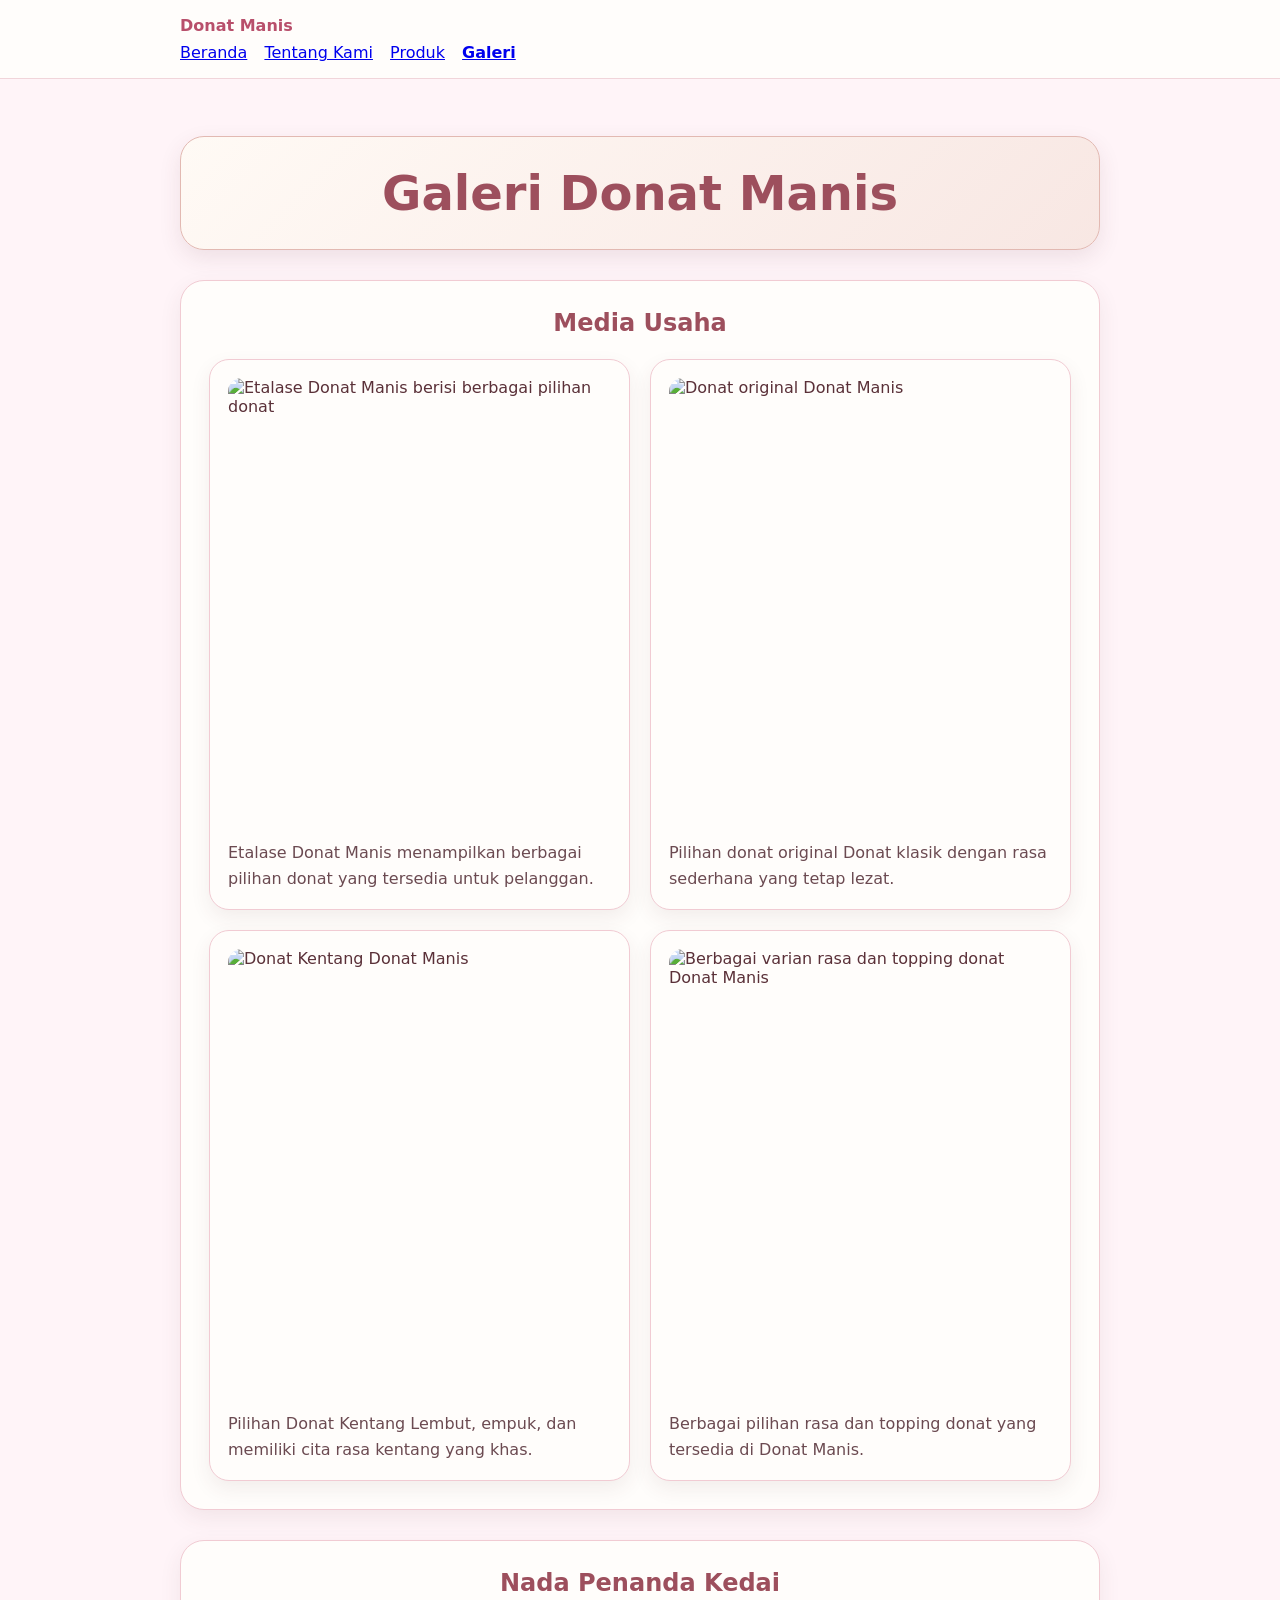
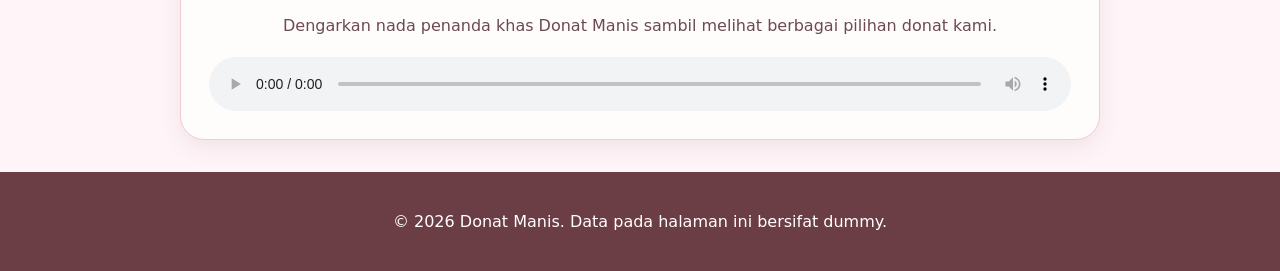
==== galeri.html @ 8bd11e66 "feat: tambah media dan tabel katalog" ====
<!doctype html>
<html lang="id">
    <head>
        <meta charset="utf-8" />
        <meta name="viewport" content="width=device-width, initial-scale=1" />
        <title>Galeri Donat Manis - Website UMKM</title>
        <link rel="stylesheet" href="css/style.css" />
    </head>

    <body>
        <!-- Link untuk melewati navigasi dan langsung menuju konten -->
        <a class="skip-link" href="#konten">Lewati ke konten utama</a>

        <!-- Header dan navigasi website -->
        <header class="site-header">
            <nav class="nav" aria-label="Navigasi utama">
                <a class="brand" href="index.html">Donat Manis</a>
                <ul>
                    <li><a href="index.html">Beranda</a></li>
                    <li><a href="tentang.html">Tentang Kami</a></li>
                    <li><a href="produk.html">Produk</a></li>
                    <li><a aria-current="page" href="galeri.html">Galeri</a></li>
                </ul>
            </nav>        </header>

        <!-- Konten utama halaman Galeri -->
        <main id="konten" class="page">
            <h1>Galeri Donat Manis</h1>
            <section aria-labelledby="media-title">
                <h2 id="media-title">Media Usaha</h2>
                <div class="gallery-list">
                    <figure class="media-card">
                        <img src="assets/images/Gambar 1.png"
                            alt="Etalase Donat Manis berisi berbagai pilihan donat"/>
                        <figcaption>
                            Etalase Donat Manis menampilkan berbagai pilihan
                            donat yang tersedia untuk pelanggan.
                        </figcaption>
                    </figure>

                    <figure class="media-card">
                        <img src="assets/images/Gambar3.png"
                            alt="Donat original Donat Manis"/>
                        <figcaption>
                            Pilihan donat original Donat klasik dengan rasa sederhana yang tetap lezat.
                        </figcaption>
                    </figure>

                    <figure class="media-card">
                        <img src="assets/images/Gambar4.png"
                            alt="Donat Kentang Donat Manis" />
                        <figcaption>
                             Pilihan Donat Kentang Lembut, empuk, dan memiliki cita rasa kentang yang khas.
                        </figcaption>
                    </figure>

                    <figure class="media-card">
                        <img src="assets/images/Gambar 2.png"
                            alt="Berbagai varian rasa dan topping donat Donat Manis" />
                        <figcaption>
                            Berbagai pilihan rasa dan topping donat yang
                            tersedia di Donat Manis.
                        </figcaption>
                    </figure>
                </div>
            </section>

            <!-- Bagian audio -->
            <section aria-labelledby="audio-title">
                <h2 id="audio-title">Nada Penanda Kedai</h2>
                <p id="audio-note"> Dengarkan nada penanda khas Donat Manis
                     sambil melihat berbagai pilihan donat kami.</p>
                <!-- Pemutar audio -->
                <audio
                    controls
                    aria-describedby="audio-note"
                    src="assets/audio/audio.mp3" >
                    Browser Anda tidak mendukung pemutar audio.
                </audio>
            </section>
        </main>
        <!-- Footer website -->
        <footer class="site-footer">
            <p> &copy; 2026 Donat Manis. Data pada halaman ini bersifat dummy.</p>
        </footer>
    </body>
</html>
---- css/style.css ----
/* ===  TAMPILAN DASAR WEBSITE === */
body {  /* Tampilan dasar halaman website */
  margin: 0;
  background: #fff4f8;
  color: #5a3038;
  font-family: system-ui, -apple-system, BlinkMacSystemFont, "Segoe UI", sans-serif;
}

.page { /* Mengatur lebar dan posisi konten utama */
  max-width: 920px;
  margin: 0 auto;
  padding: 32px 20px;
}

/* === HEADER DAN NAVIGASI === */
.site-header {  /* Mengatur bagian header website */
  padding: 16px 20px;
  background: #fffdfb;
  border-bottom: 1px solid #f1d5da;
}

.nav {  /* Mengatur area navigasi */
  max-width: 920px;
  margin: 0 auto;
}

.brand { /* Mengatur nama/identitas Donat Manis */
  display: inline-block;
  margin-bottom: 8px;
  color: #b84f6b;
  font-weight: 800;
  text-decoration: none;
}

.nav ul { /* Mengatur daftar menu navigasi */
  padding: 0;
  margin: 0;
  list-style: none;
}

.nav li { /* Mengatur setiap item menu */
  display: inline-block;
  margin-right: 12px;
}

/* Menandai halaman yang sedang dibuka */
.nav a[aria-current="page"] {
  font-weight: 800;
}

/* === HALAMAN BERANDA === */
.hero { /* Mengatur bagian utama/beranda */
  border-radius: 35px;
  background: linear-gradient(135deg, #d27a91, #c9788c);
  color: white;
  padding: 36px;
  box-shadow: 0 10px 25px rgba(12, 107, 133, 0.2);
}

.eyebrow {  /* Mengatur teks kecil yang berada di atas judul */
  margin: 0 0 8px;
  text-transform: uppercase;
  letter-spacing: 0.14em;
  font-size: 0.78rem;
  opacity: 0.85;
}

h1 {  /* Mengatur judul utama halaman */
  margin: 0;
  font-size: clamp(2.4rem, 8vw, 4rem);
}

.lead { /* Mengatur paragraf pembuka pada hero */
  max-width: 560px;
  line-height: 1.7;
}

/* Mengatur tombol ajakan/action utama */
.cta-button {
  border: 0;
  border-radius: 999px;
  background: #ffe08a;
  color: #5a3038;
  padding: 12px 18px;
  font-weight: 700;
  cursor: pointer;
}

/* Mengatur khusus tombol dengan ID promoButton */
#promoButton { border-radius: 18px; }

.hero-actions { /* Mengatur wadah tombol/link pada bagian hero */
  display: inline-flex;
  align-items: center;
  gap: 8px;
  padding: 6px;
  margin-top: 12px;
  background: white;
  border-radius: 20px;
}

.hero-actions button {  /* Tombol di dalam hero actions */
  border: none;
  border-radius: 14px;
  background: #d95f76;
  color: white;
  padding: 10px 16px;
  font-weight: 700;
  cursor: pointer;
}

.hero-actions a { /* Link di dalam hero actions */
  border-radius: 14px;
  background: #fff4f8;
  color: #d95f76;
  padding: 10px 16px;
  font-weight: 700;
  text-decoration: none;
}

.hero-image { /* Mengatur kotak tempat gambar hero */
  margin-top: 20px;
  padding: 18px;
  background: #fff;
  border-radius: 24px;
  text-align: center;
  box-shadow: 0 6px 18px rgba(90, 48, 56, 0.10);
}

.hero-image img { /* Gambar di dalam hero */
  width: 350px;
  max-width: 100%;
  height: auto;
}

/* === BAGIAN PRODUK - BERANDA === */
/* Mengatur bagian produk pada halaman beranda */
.products { margin-top: 15px; }

.product-list { /* Mengatur susunan daftar produk */
  display: grid;
  grid-template-columns: repeat(auto-fit, minmax(250px, 1fr));
  gap: 16px;
}

.product-card { /* Mengatur tampilan kartu setiap produk */
  border: 1px solid #f1cbd3;
  border-radius: 18px;
  background: #fffdfb;
  padding: 18px;
  box-shadow: 0 10px 30px rgb(90 48 56 / 10%);
}

.product-card:hover { /* Efek saat kartu produk disentuh kursor */
  transform: translateY(-4px);
  box-shadow: 0 14px 30px rgba(90, 48, 56, 0.14);
}

/* === HALAMAN PRODUK === */
.produk-header {  /* Kotak judul dan keterangan Produk */
  margin: 25px 0 30px;
  padding: 28px 32px;
  background: linear-gradient(135deg, #fffaf5, #f8e7e3);
  border: 1px solid #e2b9b2;
  border-radius: 24px;
  text-align: center;
  box-shadow: 0 8px 22px rgba(90, 48, 56, 0.10);
}

.produk-header h1 { /* Judul Produk Donat Manis */
  margin: 0 0 12px;
  color: #9d4f5d;
  font-size: clamp(2rem, 5vw, 3rem);
}

.produk-header h1::after { /* Garis di bawah judul Produk */
  content: "";
  display: block;
  width: 400px;
  height: 3px;
  margin: 12px auto 0;
  background: #d79a98;
  border-radius: 10px;
}

.produk-header p {  /* Keterangan Produk */
  max-width: 650px;
  margin: 16px auto 0;
  color: #654047;
  line-height: 1.7;
}

/* --- Kategori Produk --- */
/* Kotak kategori produk */
section[aria-labelledby="kategori-title"] {
  margin-top: 30px;
  padding: 26px;
  background: #fffdfb;
  border: 1px solid #f1cbd3;
  border-radius: 22px;
  box-shadow: 0 8px 24px rgba(90, 48, 56, 0.08);
}

/* Judul kategori */
section[aria-labelledby="kategori-title"] h2 {
  margin-top: 0;
  margin-bottom: 18px;
  color: #b84f6b;
}

/* Daftar kategori */
section[aria-labelledby="kategori-title"] ul {
  display: grid;
  grid-template-columns: repeat(3, 1fr);
  gap: 14px;
  padding: 0;
  margin: 0;
  list-style: none;
}

/* Setiap kategori */
section[aria-labelledby="kategori-title"] li {
  padding: 18px;
  background: #fff1f5;
  border: 1px solid #f5d5dd;
  border-radius: 16px;
  font-weight: 600;
  text-align: center;
}

/* ---------- Daftar Harga ---------- */

/* Kotak daftar harga */
section[aria-labelledby="harga-title"] {
  margin-top: 34px;
  padding: 26px;
  background: #fffdfb;
  border: 1px solid #f1cbd3;
  border-radius: 22px;
  box-shadow: 0 8px 24px rgba(90, 48, 56, 0.08);
}

/* Judul daftar harga */
section[aria-labelledby="harga-title"] h2 {
  margin-top: 0;
  color: #b84f6b;
}

/* === TABEL PRODUK === */

table { /* Tampilan tabel */
  width: 100%; 
  border-collapse: collapse;
  border-spacing: 0;
  overflow: hidden;
  border: 1px solid #ead0d5;
  border-radius: 14px;
  background: white;
}

caption { /* Keterangan tabel */
  margin-bottom: 8px;
  color: #76545b;
  font-weight: 700;
  text-align: left;
}

/* Sel tabel */
th,
td {
  padding: 10px;
  text-align: left;
  border: 1px solid #dccbbc;
}

thead th { /* Kepala tabel */
  background: #d95f76;
  color: white;
  font-weight: 700;
}

tbody th { /* Nama produk pada tabel */
  color: #a94761;
  background: #fff8fa;
}

tbody tr:hover {  /* Efek ketika baris tabel disentuh kursor */
  background: #fff1f5;
}

/* --- HALAMAN TENTANG KAMI --- */
.tentang-card { /* Kartu utama: teks dan gambar sejajar */
  display: grid;
  grid-template-columns: 1.1fr 0.9fr;
  align-items: center;
  gap: 32px;
  background: #fffdfb;
  padding: 32px;
  border-radius: 24px;
  margin-top: 25px;
  margin-bottom: 24px;
  border: 1px solid #f1cbd3;
  box-shadow: 0 8px 20px rgba(90, 48, 56, 0.08);
}

.tentang-text p:not(.eyebrow) { /* Paragraf */
  line-height: 1.8;
  margin-bottom: 16px;
  padding: 16px 18px;
  background: #fff8fa;
  border: 1px solid #f1d5da;
  border-radius: 16px;
  box-shadow: 0 4px 12px rgba(90, 48, 56, 0.05);
}

.tentang-text p:last-child {
  margin-bottom: 0;
}

.tentang-text h1 { /* Judul Tentang Donat */
  margin: 0 0 20px;
  padding: 28px 32px;
  background: linear-gradient(135deg, #fffaf5, #f8e7e3);
  border: 1px solid #e2b9b2;
  border-radius: 24px;
  color: #9d4f5d;
  text-align: center;
  font-size: clamp(2rem, 5vw, 3rem);
  box-shadow: 0 8px 22px rgba(90, 48, 56, 0.10);
}

.tentang-image {  /* Kotak gambar */
  background: #fff4f8;
  padding: 5px;
  border-radius: 18px;
  text-align: center;
  margin-top: 0;
}

.tentang-image img {  /* Gambar */
  display: block;
  width: 100%;
  max-width: 900px;
  height: auto;
  margin: 0 auto;
  border-radius: 14px;
}


/* ---- Keunggulan ---- */
.keunggulan { /* Mengatur bagian Keunggulan Donat Manis */
  background: linear-gradient(135deg, #fffaf5, #f8e7e3);
  padding: 30px 32px;
  margin-top: 30px;
  border-radius: 24px;
  border: 1px solid #e2b9b2;
  box-shadow: 0 8px 20px rgba(90, 48, 56, 0.10);
}

.keunggulan h2 { /* Judul bagian Keunggulan */
  margin: 0 0 22px;
  padding-bottom: 12px;
  color: #9d4f5d;
  font-size: 1.5rem;
  border-bottom: 2px solid #d79a98;
}

.keunggulan ul { /* Daftar keunggulan */
  display: grid;
  grid-template-columns: repeat(3, 1fr);
  gap: 16px;
  margin: 0;
  padding: 0;
  list-style: none;
}

.keunggulan li {  /* Setiap item keunggulan */
  padding: 18px;
  background: #f8d4d7;
  border: 1px solid #e8c9c4;
  border-radius: 18px;
  line-height: 1.6;
  text-align: center;
  box-shadow: 0 4px 12px rgba(90, 48, 56, 0.05);
  transition: transform 0.2s ease, box-shadow 0.2s ease;
}

/* GAMBAR UMUM */
img { /* Mengatur ukuran gambar */
  max-width: 100%;
  height: auto;
}
/* Mengatur figure pada galeri */
figure { margin: 0 0 24px; }

figcaption {  /* Keterangan gambar */
  margin-top: 8px;
  color: #6b5b52;
}

.contact {  /* Mengatur bagian Kontak Singkat */
  margin-top: 32px;
  padding: 18px;
  border: 1px solid #f1cbd3;
  border-radius: 18px;
  background: #fffdfb;
  box-shadow: 0 10px 30px rgb(90 48 56 / 10%);
}

/* Judul Kontak */
.contact h2 { margin-top: 0;}
/* Paragraf Kontak */
.contact p { line-height: 1.6;}

.contact a { /* Link Kontak */
  color: #d95f76;
  font-weight: 600;
}

/* Fitur aksesibilitas untuk pengguna keyboard */
.skip-link {
  position: absolute;
  left: -9999px;
  padding: 8px 12px;
  color: white;
  background: #5a3038;
}

/* Skip link muncul ketika mendapat fokus keyboard */
.skip-link:focus {
  top: 8px;
  left: 8px;
}

/* Outline ketika link/tombol dipilih dengan Tab */
a:focus-visible,
button:focus-visible {
  outline: 3px solid #d95f76;
  outline-offset: 3px;
}

.site-footer { /* Mengatur bagian footer website */
  padding: 24px 20px;
  color: white;
  text-align: center;
  background: #6b3d45;
}

/*--- GALERI ---*/
/* Kotak judul halaman Galeri */ 
.page > h1 { 
  margin: 25px 0 30px; 
  padding: 28px 32px; 
  background: linear-gradient(135deg, #fffaf5, #f8e7e3); 
  border: 1px solid #e2b9b2; 
  border-radius: 24px; 
  color: #9d4f5d; 
  text-align: center; 
  font-size: clamp(2rem, 5vw, 3rem); 
  box-shadow: 0 8px 22px rgba(90, 48, 56, 0.10); 
} 
  
/* Mengatur susunan gambar pada galeri */
.gallery-list {
  display: grid;
  grid-template-columns: repeat(2, 1fr);
  gap: 20px;
}

/* Mengatur kartu gambar galeri */
.media-card {
  margin: 0;
  padding: 18px;
  background: #fffdfb;
  border: 1px solid #f1cbd3;
  border-radius: 20px;
  box-shadow: 0 8px 20px rgba(90, 48, 56, 0.08);
}

/* kotak media */ 
section[aria-labelledby="media-title"] { 
  margin-top: 30px; 
  padding: 28px; 
  background: #fffdfb; 
  border: 1px solid #f1cbd3; 
  border-radius: 24px; 
  box-shadow: 0 8px 22px rgba(90, 48, 56, 0.08); } 
  
/* Judul Media Usaha */ 
section[aria-labelledby="media-title"] h2 { 
  margin-top: 0; 
  margin-bottom: 22px; 
  color: #9d4f5d; 
  font-size: 1.5rem; 
  text-align: center; }

/* Mengatur gambar galeri */
.media-card img {
  display: block;
  width: 100%;
  height: 450px;
  object-fit: cover;
  border-radius: 14px;
}

/* Mengatur keterangan gambar */
.media-card figcaption {
  margin-top: 12px;
  line-height: 1.6;
  color: #6b4a51;
}
/*kotak audioO*/ 
section[aria-labelledby="audio-title"] { 
  margin-top: 30px; 
  padding: 28px; 
  background: #fffdfb; 
  border: 1px solid #f1cbd3; 
  border-radius: 24px; 
  box-shadow: 0 8px 22px rgba(90, 48, 56, 0.08); } 
/* Judul Nada Penanda Kedai */ 
  section[aria-labelledby="audio-title"] h2 { 
    margin-top: 0; 
    margin-bottom: 12px; 
    color: #9d4f5d; 
    font-size: 1.5rem; 
    text-align: center; } 

/* Keterangan audio */ 
section[aria-labelledby="audio-title"] p { 
  color: #6b4a51; 
  line-height: 1.6; 
  text-align: center; } 
  
/* Pemutar audio */ 
section[aria-labelledby="audio-title"] audio { 
  display: block; 
  width: 100%; 
  margin-top: 18px; }
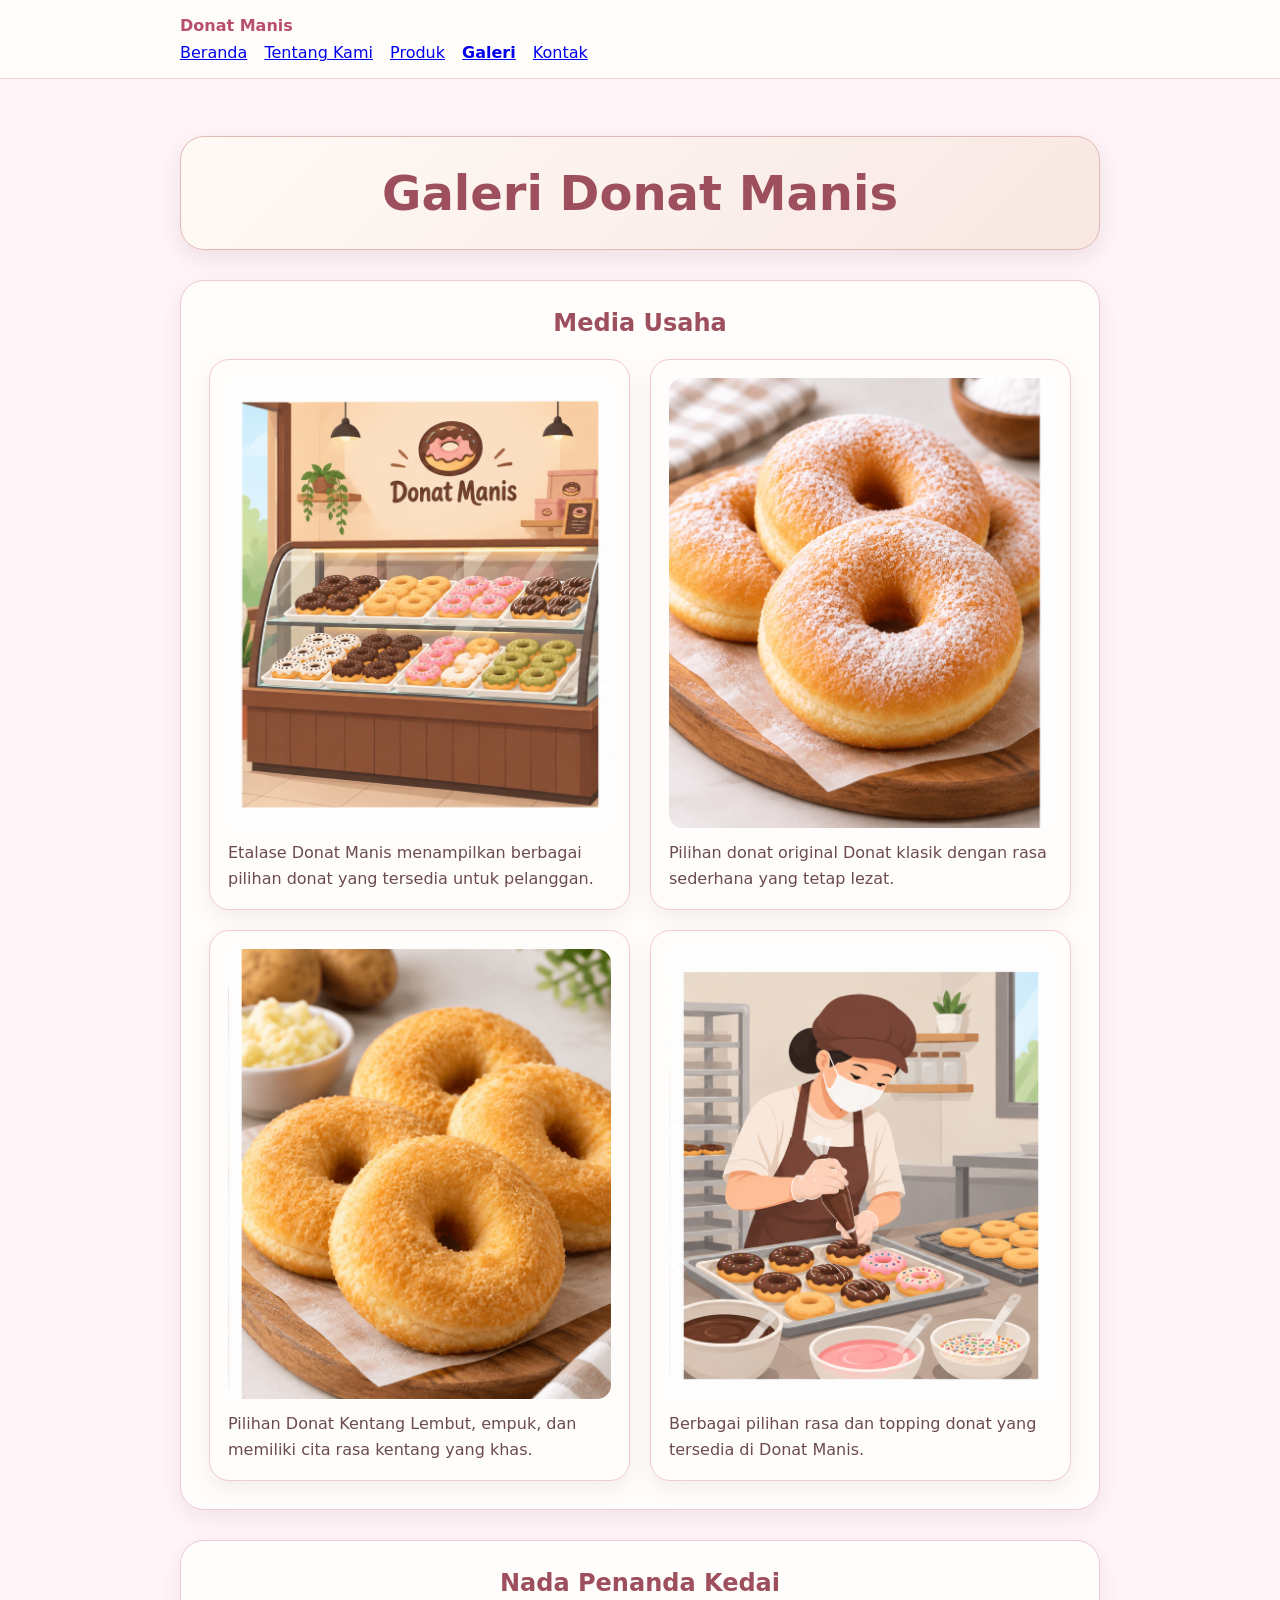
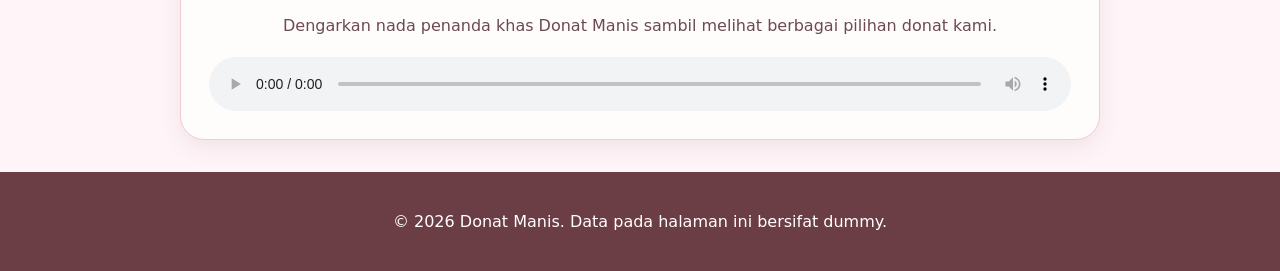
==== commit 42ea27ff: "feat: tambah form kontak aksesibel dan preview" ====
--- a/galeri.html
+++ b/galeri.html
@@ -21,8 +21,10 @@
                     <li><a href="tentang.html">Tentang Kami</a></li>
                     <li><a href="produk.html">Produk</a></li>
                     <li><a aria-current="page" href="galeri.html">Galeri</a></li>
+                <li><a href="kontak.html">Kontak</a></li>
                 </ul>
-            </nav>        </header>
+            </nav>        
+        </header>
 
         <!-- Konten utama halaman Galeri -->
         <main id="konten" class="page">
@@ -31,7 +33,7 @@
                 <h2 id="media-title">Media Usaha</h2>
                 <div class="gallery-list">
                     <figure class="media-card">
-                        <img src="assets/images/Gambar 1.png"
+                        <img src="assets/images/gambar1.png"
                             alt="Etalase Donat Manis berisi berbagai pilihan donat"/>
                         <figcaption>
                             Etalase Donat Manis menampilkan berbagai pilihan
@@ -40,7 +42,7 @@
                     </figure>
 
                     <figure class="media-card">
-                        <img src="assets/images/Gambar3.png"
+                        <img src="assets/images/gambar3.png"
                             alt="Donat original Donat Manis"/>
                         <figcaption>
                             Pilihan donat original Donat klasik dengan rasa sederhana yang tetap lezat.
@@ -48,7 +50,7 @@
                     </figure>
 
                     <figure class="media-card">
-                        <img src="assets/images/Gambar4.png"
+                        <img src="assets/images/gambar4.png"
                             alt="Donat Kentang Donat Manis" />
                         <figcaption>
                              Pilihan Donat Kentang Lembut, empuk, dan memiliki cita rasa kentang yang khas.
@@ -56,7 +58,7 @@
                     </figure>
 
                     <figure class="media-card">
-                        <img src="assets/images/Gambar 2.png"
+                        <img src="assets/images/gambar2.png"
                             alt="Berbagai varian rasa dan topping donat Donat Manis" />
                         <figcaption>
                             Berbagai pilihan rasa dan topping donat yang
--- a/css/style.css
+++ b/css/style.css
@@ -535,4 +535,30 @@
 section[aria-labelledby="audio-title"] audio { 
   display: block; 
   width: 100%; 
-  margin-top: 18px; }+  margin-top: 18px; }
+
+.field { margin-bottom: 16px;} /* Mengatur jarak antar field pada form */
+.field label {display: block; margin-bottom: 6px;}
+/* Mengatur kotak pilihan seperti Topik dan Waktu Kontak */
+fieldset {
+  margin: 0 0 16px;
+  padding: 16px;
+  border: 1px solid #ead5d9;
+  border-radius: 12px;
+  background: #fffdfb;
+}
+/* Mengatur kotak utama form kontak */
+#form-kontak {
+  padding: 20px;
+  border: 1px solid #ead5d9;
+  border-radius: 16px;
+  background: #fffdfb;
+}
+/* Mengatur kotak hasil Preview Data */
+#preview-form {
+  padding: 16px;
+  white-space: pre-wrap;
+  background: white;
+  border: 1px solid #dccbbc;
+  border-radius: 10px;
+}
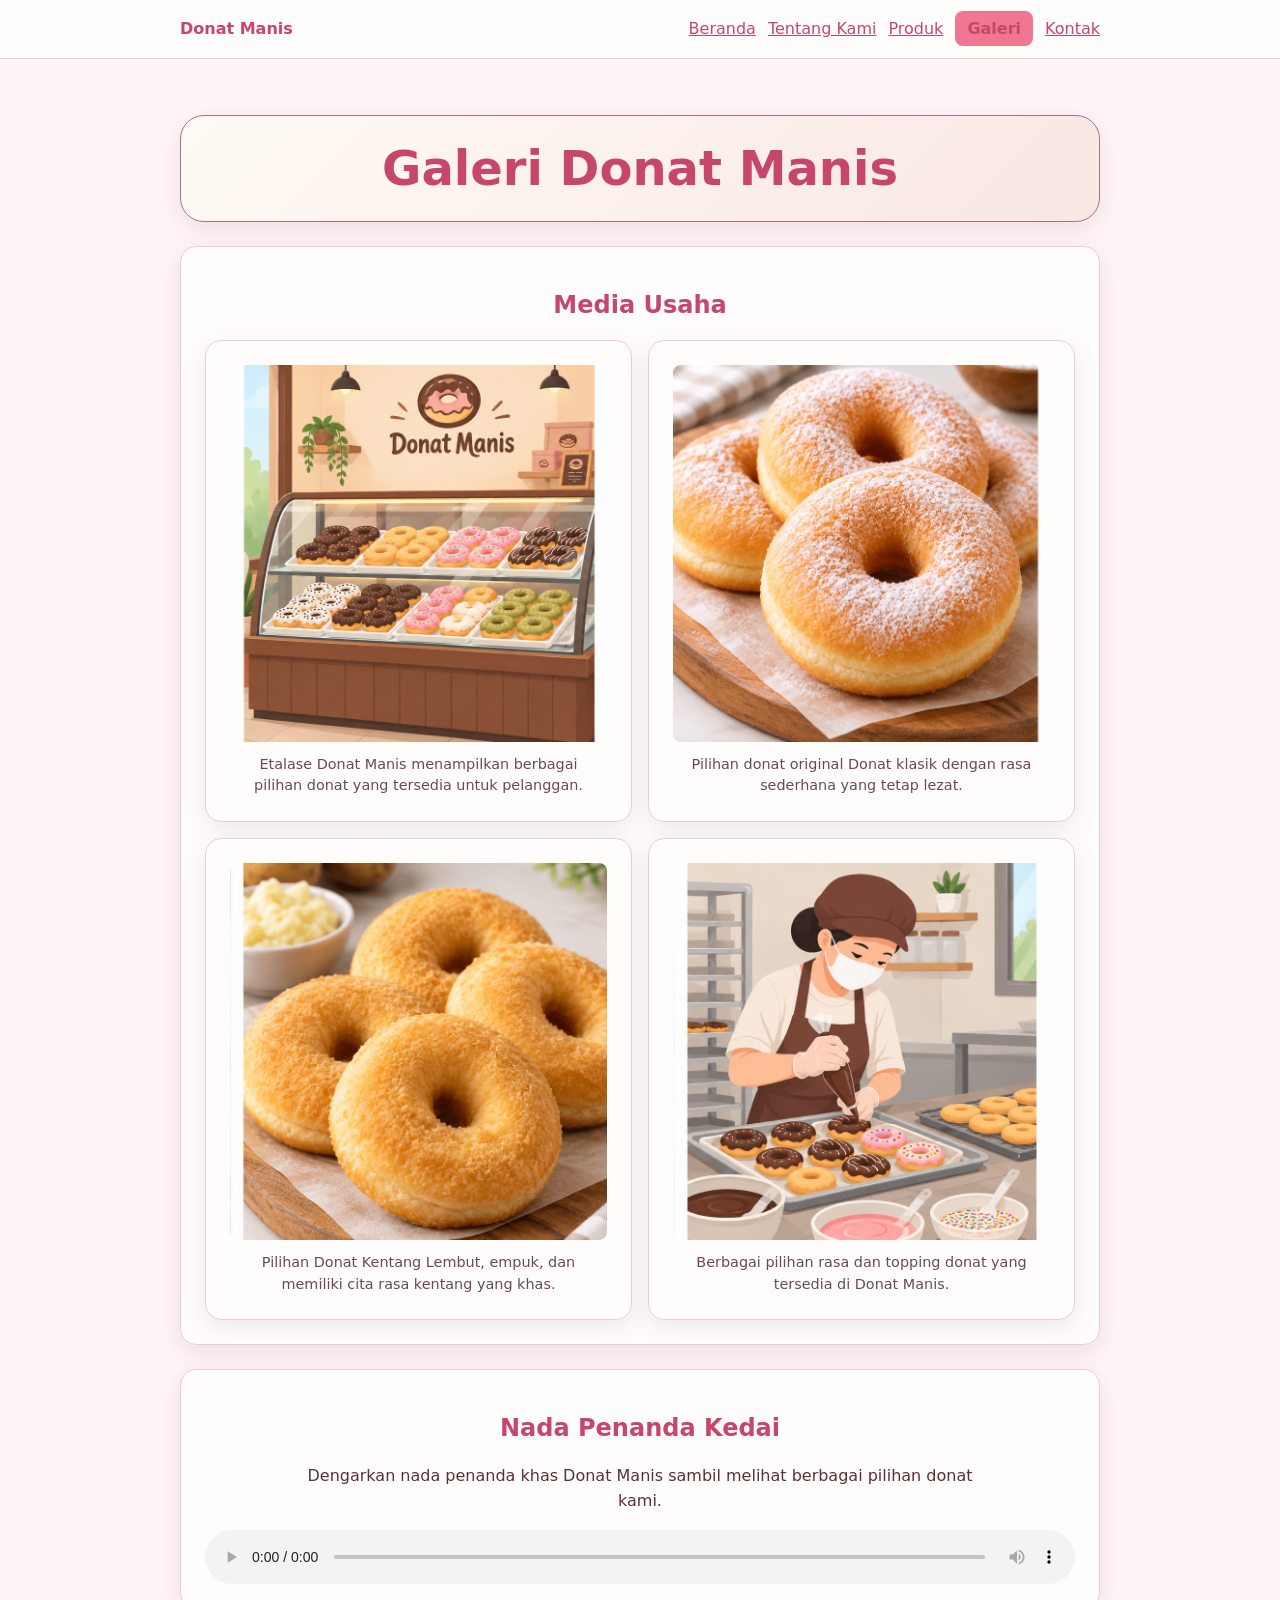
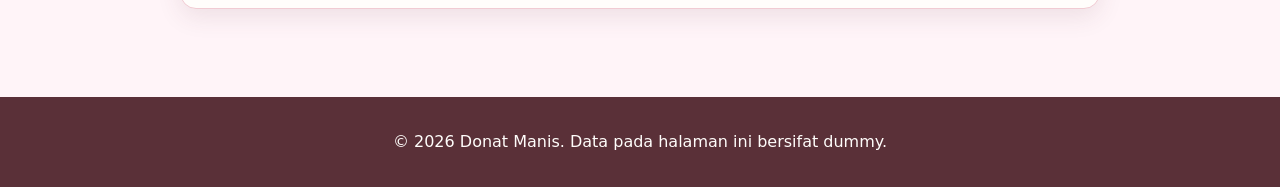
==== commit ded1a397: "feat: bangun layout flexbox dan grid" ====
--- a/galeri.html
+++ b/galeri.html
@@ -31,7 +31,7 @@
             <h1>Galeri Donat Manis</h1>
             <section aria-labelledby="media-title">
                 <h2 id="media-title">Media Usaha</h2>
-                <div class="gallery-list">
+                <div class="gallery-grid">
                     <figure class="media-card">
                         <img src="assets/images/gambar1.png"
                             alt="Etalase Donat Manis berisi berbagai pilihan donat"/>
--- a/css/style.css
+++ b/css/style.css
@@ -1,564 +1,455 @@
-/* ===  TAMPILAN DASAR WEBSITE === */
-body {  /* Tampilan dasar halaman website */
+
+/* === 1. DESIGN TOKEN === */
+:root {
+  /* Warna (nama menjelaskan fungsi, bukan warna literal) */
+  --color-primary: #ed4f79;          /* kontras dengan putih sekitar 4.8:1 */
+  --color-primary-strong: #c7466c;   /* hover, judul, teks link */
+  --color-text: #5a3038;
+  --color-muted: #6b4a51;
+  --color-surface: #fffdfb;
+  --color-surface-soft: #fff4f8;     /* latar halaman */
+  --color-surface-tint: #ffeaf0;     /* item daftar, hover baris */
+  --color-accent: #f07792;
+  --color-accent-hover: #daeafd;
+  --color-border: #f1cbd3;
+  --color-border-strong: #a8737e;    /* kontrol form */
+  --color-focus: #1d4ed8;
+  --color-cream: #fffaf5;
+  --color-blush: #f8e7e3;
+ 
+  /* Gradien (dibangun dari token warna) */
+  --gradient-hero: linear-gradient(135deg, var(--color-primary), var(--color-primary-strong));
+  --gradient-panel: linear-gradient(135deg, var(--color-cream), var(--color-blush));
+ 
+  /* Spacing */
+  --space-1: 0.5rem;
+  --space-2: 0.75rem;
+  --space-3: 1rem;
+  --space-4: 1.5rem;
+  --space-5: 2rem;
+ 
+  /* Radius */
+  --radius-sm: 0.5rem;
+  --radius-md: 1rem;
+  --radius-lg: 1.5rem;
+  --radius-pill: 999px;
+ 
+  /* Shadow */
+  --shadow-card: 0 0.5rem 1.5rem rgb(90 48 56 / 0.1);
+}
+ 
+/* === 2. BASELINE === */
+*,
+*::before,
+*::after {
+  box-sizing: border-box;
+}
+ 
+html { color-scheme: light; }
+ 
+body {
   margin: 0;
-  background: #fff4f8;
-  color: #5a3038;
+  color: var(--color-text);
+  background: var(--color-surface-soft);
   font-family: system-ui, -apple-system, BlinkMacSystemFont, "Segoe UI", sans-serif;
-}
-
-.page { /* Mengatur lebar dan posisi konten utama */
-  max-width: 920px;
-  margin: 0 auto;
-  padding: 32px 20px;
-}
-
-/* === HEADER DAN NAVIGASI === */
-.site-header {  /* Mengatur bagian header website */
-  padding: 16px 20px;
-  background: #fffdfb;
-  border-bottom: 1px solid #f1d5da;
-}
-
-.nav {  /* Mengatur area navigasi */
-  max-width: 920px;
-  margin: 0 auto;
-}
-
-.brand { /* Mengatur nama/identitas Donat Manis */
+  font-size: 1rem;
+  line-height: 1.6;
+}
+ 
+img { max-width: 100%; height: auto; }
+ 
+a { color: var(--color-primary-strong); }
+a:hover { color: var(--color-text); }
+ 
+/* Indikator fokus untuk semua elemen interaktif (link, tombol, input) */
+:focus-visible {
+  outline: 3px solid var(--color-focus);
+  outline-offset: 3px;
+}
+ 
+/* Skip link: sengaja di luar layar sampai menerima fokus */
+.skip-link {
+  position: absolute;
+  top: -5rem;
+  left: var(--space-3);
+  padding: var(--space-2) var(--space-3);
+  color: var(--color-surface);
+  background: var(--color-text);
+}
+.skip-link:focus { top: var(--space-3); }
+ 
+/* === 3. TIPOGRAFI === */
+h1,
+h2,
+h3 {
+  color: var(--color-primary-strong);
+  line-height: 1.2;
+  text-wrap: balance;
+}
+
+h1 { font-size: clamp(2rem, 6vw, 3rem); }
+p,
+li { max-width: 68ch; }
+ 
+.eyebrow {
+  color: var(--color-primary-strong);
+  font-size: 0.8rem;
+  font-weight: 800;
+  letter-spacing: 0.12em;
+  text-transform: uppercase;
+}
+ 
+.lead { max-width: 36rem; }
+ 
+.price { color: var(--color-primary-strong); font-weight: 800; }
+ 
+figure { margin: 0 0 var(--space-4); }
+figcaption,
+caption { color: var(--color-muted); }
+ 
+/* === 4. SHELL HALAMAN: HEADER, NAVIGASI, FOOTER === */
+.site-header,
+.site-footer {
+  padding: var(--space-3) var(--space-4);
+}
+ 
+.site-header {
+  background: var(--color-surface);
+  border-bottom: 1px solid var(--color-border);
+}
+ 
+.nav,
+.page {
+  width: min(100% - 2rem, 57.5rem);
+  margin-inline: auto;
+}
+.page { padding-block: var(--space-5); }
+ 
+.brand {
   display: inline-block;
-  margin-bottom: 8px;
-  color: #b84f6b;
+  margin-bottom: var(--space-2);
+  color: var(--color-primary-strong);
   font-weight: 800;
   text-decoration: none;
 }
-
-.nav ul { /* Mengatur daftar menu navigasi */
+ 
+.nav ul { padding: 0; margin: 0; list-style: none; }
+.nav li { display: inline-block; margin: 0 var(--space-2) var(--space-1) 0; }
+.nav a[aria-current="page"] {
+  padding: var(--space-1) var(--space-2);
+  color: var(--color-primary-strong);
+  font-weight: 800;
+  text-decoration: none;
+  background: var(--color-accent);
+  border-radius: var(--radius-sm);
+}
+ 
+.site-footer {
+  margin-top: var(--space-5);
+  color: var(--color-surface);
+  text-align: center;
+  background: var(--color-text);
+}
+.site-footer p { margin-inline: auto; }
+ 
+/* === 5. TOMBOL === */
+.button,
+button {
+  display: inline-block;
+  padding: var(--space-2) var(--space-3);
+  color: var(--color-surface);
+  font: inherit;
+  font-weight: 700;
+  text-decoration: none;
+  cursor: pointer;
+  background: var(--color-primary);
+  border: 0;
+  border-radius: var(--radius-pill);
+}
+.button:hover,
+button:hover {
+  color: var(--color-surface);
+  background: var(--color-primary-strong);
+}
+ 
+/* Tombol aksi di atas latar hero */
+.cta-button,
+.hero button {
+  color: var(--color-text);
+  background: var(--color-accent);
+}
+.cta-button:hover,
+.hero button:hover {
+  color: var(--color-text);
+  background: var(--color-accent-hover);
+}
+ 
+/* Jarak antar tombol pada form (normal flow) */
+form button + button { margin-left: var(--space-1); }
+ 
+/* === 6. HERO (BERANDA) === */
+.hero {
+  padding: var(--space-5);
+  color: var(--color-surface);
+  background: var(--gradient-hero);
+  border-radius: var(--radius-lg);
+  box-shadow: var(--shadow-card);
+}
+.hero h1 { margin-top: 0; color: inherit; }
+.hero .eyebrow { margin: 0 0 var(--space-1); color: inherit; }
+ 
+/* Fokus di atas latar cokelat/pink harus tetap terlihat */
+.hero :focus-visible { outline-color: var(--color-surface); }
+ 
+.hero-actions { margin-top: var(--space-3); }
+.hero-actions a {
+  display: inline-block;
+  padding: var(--space-2) var(--space-3);
+  color: var(--color-primary-strong);
+  font-weight: 700;
+  text-decoration: none;
+  background: var(--color-surface);
+  border-radius: var(--radius-pill);
+}
+.hero-actions a:hover { color: var(--color-text); background: var(--color-surface-tint); }
+ 
+.hero-image { text-align: center; }
+.hero-image img { width: min(100%, 22rem); }
+ 
+/* === 7. PANEL / CARD (satu grup selector, satu tampilan) === */
+.product-card,
+.media-card,
+.tentang-card,
+.keunggulan,
+.contact,
+.hero-image,
+.produk-header,
+section[aria-labelledby="kategori-title"],
+section[aria-labelledby="harga-title"],
+section[aria-labelledby="media-title"],
+section[aria-labelledby="audio-title"],
+form {
+  margin-block: var(--space-4);
+  padding: var(--space-4);
+  background: var(--color-surface);
+  border: 1px solid var(--color-border);
+  border-radius: var(--radius-md);
+  box-shadow: var(--shadow-card);
+}
+ 
+/* Kotak judul halaman */
+.produk-header,
+.tentang-text h1,
+.page > h1 {
+  margin-block: var(--space-4);
+  padding: var(--space-4);
+  text-align: center;
+  background: var(--gradient-panel);
+  border: 1px solid var(--color-border-strong);
+  border-radius: var(--radius-lg);
+  box-shadow: var(--shadow-card);
+}
+.produk-header h1 { margin: 0 0 var(--space-2); }
+.produk-header h1::after {
+  content: "";
+  display: block;
+  width: min(100%, 25rem);
+  height: 0.1875rem;
+  margin: var(--space-2) auto 0;
+  background: var(--color-border-strong);
+  border-radius: var(--radius-sm);
+}
+.produk-header p { margin-inline: auto; }
+ 
+.keunggulan { background: var(--gradient-panel); border-radius: var(--radius-lg); }
+ 
+/* Efek angkat kartu produk (hanya transform, bukan layout) */
+.product-card { transition: transform 0.2s ease; }
+.product-card:hover { transform: translateY(-4px); }
+ 
+/* Daftar kategori dan keunggulan: tersusun vertikal */
+section[aria-labelledby="kategori-title"] ul,
+.keunggulan ul {
   padding: 0;
   margin: 0;
   list-style: none;
 }
-
-.nav li { /* Mengatur setiap item menu */
-  display: inline-block;
-  margin-right: 12px;
-}
-
-/* Menandai halaman yang sedang dibuka */
-.nav a[aria-current="page"] {
-  font-weight: 800;
-}
-
-/* === HALAMAN BERANDA === */
-.hero { /* Mengatur bagian utama/beranda */
-  border-radius: 35px;
-  background: linear-gradient(135deg, #d27a91, #c9788c);
-  color: white;
-  padding: 36px;
-  box-shadow: 0 10px 25px rgba(12, 107, 133, 0.2);
-}
-
-.eyebrow {  /* Mengatur teks kecil yang berada di atas judul */
-  margin: 0 0 8px;
-  text-transform: uppercase;
-  letter-spacing: 0.14em;
-  font-size: 0.78rem;
-  opacity: 0.85;
-}
-
-h1 {  /* Mengatur judul utama halaman */
-  margin: 0;
-  font-size: clamp(2.4rem, 8vw, 4rem);
-}
-
-.lead { /* Mengatur paragraf pembuka pada hero */
-  max-width: 560px;
-  line-height: 1.7;
-}
-
-/* Mengatur tombol ajakan/action utama */
-.cta-button {
-  border: 0;
-  border-radius: 999px;
-  background: #ffe08a;
-  color: #5a3038;
-  padding: 12px 18px;
-  font-weight: 700;
-  cursor: pointer;
-}
-
-/* Mengatur khusus tombol dengan ID promoButton */
-#promoButton { border-radius: 18px; }
-
-.hero-actions { /* Mengatur wadah tombol/link pada bagian hero */
-  display: inline-flex;
-  align-items: center;
-  gap: 8px;
-  padding: 6px;
-  margin-top: 12px;
-  background: white;
-  border-radius: 20px;
-}
-
-.hero-actions button {  /* Tombol di dalam hero actions */
-  border: none;
-  border-radius: 14px;
-  background: #d95f76;
-  color: white;
-  padding: 10px 16px;
-  font-weight: 700;
-  cursor: pointer;
-}
-
-.hero-actions a { /* Link di dalam hero actions */
-  border-radius: 14px;
-  background: #fff4f8;
-  color: #d95f76;
-  padding: 10px 16px;
-  font-weight: 700;
-  text-decoration: none;
-}
-
-.hero-image { /* Mengatur kotak tempat gambar hero */
-  margin-top: 20px;
-  padding: 18px;
-  background: #fff;
-  border-radius: 24px;
+/* Setiap kategori memiliki kotak sendiri */
+section[aria-labelledby="kategori-title"] li {
+  margin-bottom: var(--space-2);
+  padding: var(--space-3);
   text-align: center;
-  box-shadow: 0 6px 18px rgba(90, 48, 56, 0.10);
-}
-
-.hero-image img { /* Gambar di dalam hero */
-  width: 350px;
-  max-width: 100%;
-  height: auto;
-}
-
-/* === BAGIAN PRODUK - BERANDA === */
-/* Mengatur bagian produk pada halaman beranda */
-.products { margin-top: 15px; }
-
-.product-list { /* Mengatur susunan daftar produk */
-  display: grid;
-  grid-template-columns: repeat(auto-fit, minmax(250px, 1fr));
-  gap: 16px;
-}
-
-.product-card { /* Mengatur tampilan kartu setiap produk */
-  border: 1px solid #f1cbd3;
-  border-radius: 18px;
-  background: #fffdfb;
-  padding: 18px;
-  box-shadow: 0 10px 30px rgb(90 48 56 / 10%);
-}
-
-.product-card:hover { /* Efek saat kartu produk disentuh kursor */
-  transform: translateY(-4px);
-  box-shadow: 0 14px 30px rgba(90, 48, 56, 0.14);
-}
-
-/* === HALAMAN PRODUK === */
-.produk-header {  /* Kotak judul dan keterangan Produk */
-  margin: 25px 0 30px;
-  padding: 28px 32px;
-  background: linear-gradient(135deg, #fffaf5, #f8e7e3);
-  border: 1px solid #e2b9b2;
-  border-radius: 24px;
-  text-align: center;
-  box-shadow: 0 8px 22px rgba(90, 48, 56, 0.10);
-}
-
-.produk-header h1 { /* Judul Produk Donat Manis */
-  margin: 0 0 12px;
-  color: #9d4f5d;
-  font-size: clamp(2rem, 5vw, 3rem);
-}
-
-.produk-header h1::after { /* Garis di bawah judul Produk */
-  content: "";
-  display: block;
-  width: 400px;
-  height: 3px;
-  margin: 12px auto 0;
-  background: #d79a98;
-  border-radius: 10px;
-}
-
-.produk-header p {  /* Keterangan Produk */
-  max-width: 650px;
-  margin: 16px auto 0;
-  color: #654047;
-  line-height: 1.7;
-}
-
-/* --- Kategori Produk --- */
-/* Kotak kategori produk */
-section[aria-labelledby="kategori-title"] {
-  margin-top: 30px;
-  padding: 26px;
-  background: #fffdfb;
-  border: 1px solid #f1cbd3;
-  border-radius: 22px;
-  box-shadow: 0 8px 24px rgba(90, 48, 56, 0.08);
-}
-
-/* Judul kategori */
-section[aria-labelledby="kategori-title"] h2 {
-  margin-top: 0;
-  margin-bottom: 18px;
-  color: #b84f6b;
-}
-
-/* Daftar kategori */
+  background: var(--color-surface-tint);
+  border: 1px solid var(--color-border);
+  border-radius: var(--radius-md);
+}
+
+/* Daftar kategori tanpa bullet */
 section[aria-labelledby="kategori-title"] ul {
-  display: grid;
-  grid-template-columns: repeat(3, 1fr);
-  gap: 14px;
   padding: 0;
   margin: 0;
   list-style: none;
 }
-
-/* Setiap kategori */
-section[aria-labelledby="kategori-title"] li {
-  padding: 18px;
-  background: #fff1f5;
-  border: 1px solid #f5d5dd;
-  border-radius: 16px;
-  font-weight: 600;
+.keunggulan h2 { padding-bottom: var(--space-2); border-bottom: 2px solid var(--color-border-strong); }
+section[aria-labelledby="kategori-title"] h2 {
   text-align: center;
 }
 
-/* ---------- Daftar Harga ---------- */
-
-/* Kotak daftar harga */
-section[aria-labelledby="harga-title"] {
-  margin-top: 34px;
-  padding: 26px;
-  background: #fffdfb;
-  border: 1px solid #f1cbd3;
-  border-radius: 22px;
-  box-shadow: 0 8px 24px rgba(90, 48, 56, 0.08);
-}
-
-/* Judul daftar harga */
-section[aria-labelledby="harga-title"] h2 {
-  margin-top: 0;
-  color: #b84f6b;
-}
-
-/* === TABEL PRODUK === */
-
-table { /* Tampilan tabel */
-  width: 100%; 
-  border-collapse: collapse;
-  border-spacing: 0;
-  overflow: hidden;
-  border: 1px solid #ead0d5;
-  border-radius: 14px;
-  background: white;
-}
-
-caption { /* Keterangan tabel */
-  margin-bottom: 8px;
-  color: #76545b;
-  font-weight: 700;
-  text-align: left;
-}
-
-/* Sel tabel */
-th,
-td {
-  padding: 10px;
-  text-align: left;
-  border: 1px solid #dccbbc;
-}
-
-thead th { /* Kepala tabel */
-  background: #d95f76;
-  color: white;
-  font-weight: 700;
-}
-
-tbody th { /* Nama produk pada tabel */
-  color: #a94761;
-  background: #fff8fa;
-}
-
-tbody tr:hover {  /* Efek ketika baris tabel disentuh kursor */
-  background: #fff1f5;
-}
-
-/* --- HALAMAN TENTANG KAMI --- */
-.tentang-card { /* Kartu utama: teks dan gambar sejajar */
-  display: grid;
-  grid-template-columns: 1.1fr 0.9fr;
-  align-items: center;
-  gap: 32px;
-  background: #fffdfb;
-  padding: 32px;
-  border-radius: 24px;
-  margin-top: 25px;
-  margin-bottom: 24px;
-  border: 1px solid #f1cbd3;
-  box-shadow: 0 8px 20px rgba(90, 48, 56, 0.08);
-}
-
-.tentang-text p:not(.eyebrow) { /* Paragraf */
-  line-height: 1.8;
-  margin-bottom: 16px;
-  padding: 16px 18px;
-  background: #fff8fa;
-  border: 1px solid #f1d5da;
-  border-radius: 16px;
-  box-shadow: 0 4px 12px rgba(90, 48, 56, 0.05);
-}
-
-.tentang-text p:last-child {
-  margin-bottom: 0;
-}
-
-.tentang-text h1 { /* Judul Tentang Donat */
-  margin: 0 0 20px;
-  padding: 28px 32px;
-  background: linear-gradient(135deg, #fffaf5, #f8e7e3);
-  border: 1px solid #e2b9b2;
-  border-radius: 24px;
-  color: #9d4f5d;
-  text-align: center;
-  font-size: clamp(2rem, 5vw, 3rem);
-  box-shadow: 0 8px 22px rgba(90, 48, 56, 0.10);
-}
-
-.tentang-image {  /* Kotak gambar */
-  background: #fff4f8;
-  padding: 5px;
-  border-radius: 18px;
-  text-align: center;
-  margin-top: 0;
-}
-
-.tentang-image img {  /* Gambar */
-  display: block;
-  width: 100%;
-  max-width: 900px;
-  height: auto;
-  margin: 0 auto;
-  border-radius: 14px;
-}
-
-
-/* ---- Keunggulan ---- */
-.keunggulan { /* Mengatur bagian Keunggulan Donat Manis */
-  background: linear-gradient(135deg, #fffaf5, #f8e7e3);
-  padding: 30px 32px;
-  margin-top: 30px;
-  border-radius: 24px;
-  border: 1px solid #e2b9b2;
-  box-shadow: 0 8px 20px rgba(90, 48, 56, 0.10);
-}
-
-.keunggulan h2 { /* Judul bagian Keunggulan */
-  margin: 0 0 22px;
-  padding-bottom: 12px;
-  color: #9d4f5d;
-  font-size: 1.5rem;
-  border-bottom: 2px solid #d79a98;
-}
-
-.keunggulan ul { /* Daftar keunggulan */
-  display: grid;
-  grid-template-columns: repeat(3, 1fr);
-  gap: 16px;
-  margin: 0;
-  padding: 0;
-  list-style: none;
-}
-
-.keunggulan li {  /* Setiap item keunggulan */
-  padding: 18px;
-  background: #f8d4d7;
-  border: 1px solid #e8c9c4;
-  border-radius: 18px;
-  line-height: 1.6;
-  text-align: center;
-  box-shadow: 0 4px 12px rgba(90, 48, 56, 0.05);
-  transition: transform 0.2s ease, box-shadow 0.2s ease;
-}
-
-/* GAMBAR UMUM */
-img { /* Mengatur ukuran gambar */
-  max-width: 100%;
-  height: auto;
-}
-/* Mengatur figure pada galeri */
-figure { margin: 0 0 24px; }
-
-figcaption {  /* Keterangan gambar */
-  margin-top: 8px;
-  color: #6b5b52;
-}
-
-.contact {  /* Mengatur bagian Kontak Singkat */
-  margin-top: 32px;
-  padding: 18px;
-  border: 1px solid #f1cbd3;
-  border-radius: 18px;
-  background: #fffdfb;
-  box-shadow: 0 10px 30px rgb(90 48 56 / 10%);
-}
-
-/* Judul Kontak */
-.contact h2 { margin-top: 0;}
-/* Paragraf Kontak */
-.contact p { line-height: 1.6;}
-
-.contact a { /* Link Kontak */
-  color: #d95f76;
-  font-weight: 600;
-}
-
-/* Fitur aksesibilitas untuk pengguna keyboard */
-.skip-link {
-  position: absolute;
-  left: -9999px;
-  padding: 8px 12px;
-  color: white;
-  background: #5a3038;
-}
-
-/* Skip link muncul ketika mendapat fokus keyboard */
-.skip-link:focus {
-  top: 8px;
-  left: 8px;
-}
-
-/* Outline ketika link/tombol dipilih dengan Tab */
-a:focus-visible,
-button:focus-visible {
-  outline: 3px solid #d95f76;
-  outline-offset: 3px;
-}
-
-.site-footer { /* Mengatur bagian footer website */
-  padding: 24px 20px;
-  color: white;
-  text-align: center;
-  background: #6b3d45;
-}
-
-/*--- GALERI ---*/
-/* Kotak judul halaman Galeri */ 
-.page > h1 { 
-  margin: 25px 0 30px; 
-  padding: 28px 32px; 
-  background: linear-gradient(135deg, #fffaf5, #f8e7e3); 
-  border: 1px solid #e2b9b2; 
-  border-radius: 24px; 
-  color: #9d4f5d; 
-  text-align: center; 
-  font-size: clamp(2rem, 5vw, 3rem); 
-  box-shadow: 0 8px 22px rgba(90, 48, 56, 0.10); 
-} 
-  
-/* Mengatur susunan gambar pada galeri */
-.gallery-list {
-  display: grid;
-  grid-template-columns: repeat(2, 1fr);
-  gap: 20px;
-}
-
-/* Mengatur kartu gambar galeri */
-.media-card {
-  margin: 0;
-  padding: 18px;
-  background: #fffdfb;
-  border: 1px solid #f1cbd3;
-  border-radius: 20px;
-  box-shadow: 0 8px 20px rgba(90, 48, 56, 0.08);
-}
-
-/* kotak media */ 
-section[aria-labelledby="media-title"] { 
-  margin-top: 30px; 
-  padding: 28px; 
-  background: #fffdfb; 
-  border: 1px solid #f1cbd3; 
-  border-radius: 24px; 
-  box-shadow: 0 8px 22px rgba(90, 48, 56, 0.08); } 
-  
-/* Judul Media Usaha */ 
-section[aria-labelledby="media-title"] h2 { 
-  margin-top: 0; 
-  margin-bottom: 22px; 
-  color: #9d4f5d; 
-  font-size: 1.5rem; 
-  text-align: center; }
-
-/* Mengatur gambar galeri */
+/* Halaman Tentang Kami */
+.tentang-text p:not(.eyebrow) {
+  padding: var(--space-3);
+  background: var(--color-surface-soft);
+  border: 1px solid var(--color-border);
+  border-radius: var(--radius-sm);
+}
+.tentang-image { text-align: center; }
+.tentang-image img { display: block; width: 100%; margin-inline: auto; border-radius: var(--radius-sm); }
+ 
+/* Galeri dan media */
 .media-card img {
   display: block;
   width: 100%;
-  height: 450px;
+  aspect-ratio: 9 / 9;
   object-fit: cover;
-  border-radius: 14px;
-}
-
-/* Mengatur keterangan gambar */
+  border-radius: var(--radius-sm);
+}
+section[aria-labelledby="media-title"] h2,
+section[aria-labelledby="audio-title"] h2,
+section[aria-labelledby="audio-title"] p { text-align: center; margin-inline: auto; }
+audio { display: block; width: 100%; max-width: 100%; margin-top: var(--space-3); }
+ 
+.contact a { font-weight: 600; }
+ 
+/* === 8. TABEL === */
+table {
+  width: 100%;
+  border-collapse: collapse;
+  background: var(--color-surface);
+  border: 1px solid var(--color-border);
+}
+caption { margin-bottom: var(--space-2); font-weight: 700; text-align: left; }
+th,
+td { padding: var(--space-2); text-align: left; border: 1px solid var(--color-border); }
+thead th { color: var(--color-surface); background: var(--color-primary); }
+tbody th { color: var(--color-primary-strong); background: var(--color-surface-soft); }
+tbody tr:hover { background: var(--color-surface-tint); }
+ 
+/* === 9. FORM DAN PREVIEW === */
+.field { margin-bottom: var(--space-3); }
+.field label,
+legend { display: block; margin-bottom: var(--space-1); font-weight: 700; }
+legend { padding: 0 var(--space-1); }
+ 
+.field input,
+.field select,
+.field textarea {
+  width: 100%;
+  padding: var(--space-2);
+  color: inherit;
+  font: inherit;
+  background: var(--color-surface);
+  border: 1px solid var(--color-border-strong);
+  border-radius: var(--radius-sm);
+}
+/* Radio dan checkbox tidak boleh selebar container */
+input[type="radio"],
+input[type="checkbox"] { width: auto; }
+ 
+.field small {
+  display: block;
+  margin: var(--space-1) 0;
+  color: var(--color-muted);
+  font-size: 0.9rem;
+  line-height: 1.4;
+}
+ 
+fieldset {
+  margin: 0 0 var(--space-3);
+  padding: var(--space-3);
+  border: 1px solid var(--color-border-strong);
+  border-radius: var(--radius-sm);
+}
+ 
+#preview-form {
+  margin-top: var(--space-3);
+  padding: var(--space-3);
+  white-space: pre-wrap;
+  background: var(--color-surface);
+  border: 1px solid var(--color-border-strong);
+  border-radius: var(--radius-sm);
+}
+ 
+/* === 10. LAYOUT P06: FLEXBOX === */
+.nav {
+  display: flex;
+  gap: var(--space-3);
+  align-items: center;
+  justify-content: space-between;
+}
+.brand { margin-bottom: 0; }
+.nav ul { display: flex; gap: var(--space-2); flex-wrap: wrap; }
+.nav li { margin: 0; }
+
+.product-card { display: flex; flex-direction: column; }
+.product-badge {
+  align-self: flex-start;
+  padding: 0.25rem var(--space-2);
+  color: var(--color-primary-strong);
+  font-size: 0.875rem;
+  font-weight: 800;
+  background: #fef3c7;
+  border-radius: var(--radius-pill);
+}
+.card-actions {
+  display: flex;
+  gap: var(--space-2);
+  align-items: center;
+  flex-wrap: wrap;
+  margin-top: auto;
+}
+
+/* === 11. LAYOUT P06: GRID === */
+.hero {
+  display: grid;
+  grid-template-columns: 1.2fr 0.8fr;
+  gap: var(--space-4);
+  align-items: center;
+}
+.hero .hero-image {
+  width: 100%;
+  margin: 0;
+  padding: 0;
+  background: none;
+  border: 0;
+  box-shadow: none;
+  border-radius: var(--radius-md);
+}
+
+.product-grid,
+.gallery-grid {
+  display: grid;
+  grid-template-columns: repeat(3, minmax(0, 1fr));
+  gap: var(--space-3);
+}
+.gallery-grid { grid-template-columns: repeat(2, minmax(0, 1fr)); }
+.product-grid .product-card { margin-block: 0; }
+
+.gallery-grid .media-card { margin-block: 0; }
+
+/*teks bawah gambar galeri*/
 .media-card figcaption {
-  margin-top: 12px;
-  line-height: 1.6;
-  color: #6b4a51;
-}
-/*kotak audioO*/ 
-section[aria-labelledby="audio-title"] { 
-  margin-top: 30px; 
-  padding: 28px; 
-  background: #fffdfb; 
-  border: 1px solid #f1cbd3; 
-  border-radius: 24px; 
-  box-shadow: 0 8px 22px rgba(90, 48, 56, 0.08); } 
-/* Judul Nada Penanda Kedai */ 
-  section[aria-labelledby="audio-title"] h2 { 
-    margin-top: 0; 
-    margin-bottom: 12px; 
-    color: #9d4f5d; 
-    font-size: 1.5rem; 
-    text-align: center; } 
-
-/* Keterangan audio */ 
-section[aria-labelledby="audio-title"] p { 
-  color: #6b4a51; 
-  line-height: 1.6; 
-  text-align: center; } 
-  
-/* Pemutar audio */ 
-section[aria-labelledby="audio-title"] audio { 
-  display: block; 
-  width: 100%; 
-  margin-top: 18px; }
-
-.field { margin-bottom: 16px;} /* Mengatur jarak antar field pada form */
-.field label {display: block; margin-bottom: 6px;}
-/* Mengatur kotak pilihan seperti Topik dan Waktu Kontak */
-fieldset {
-  margin: 0 0 16px;
-  padding: 16px;
-  border: 1px solid #ead5d9;
-  border-radius: 12px;
-  background: #fffdfb;
-}
-/* Mengatur kotak utama form kontak */
-#form-kontak {
-  padding: 20px;
-  border: 1px solid #ead5d9;
-  border-radius: 16px;
-  background: #fffdfb;
-}
-/* Mengatur kotak hasil Preview Data */
-#preview-form {
-  padding: 16px;
-  white-space: pre-wrap;
-  background: white;
-  border: 1px solid #dccbbc;
-  border-radius: 10px;
-}+  width: 95%;
+  margin-inline: auto;
+  margin-top: var(--space-2);
+  font-size: 0.9rem;
+  line-height: 1.5;
+  text-align: center;
+}
+
+/* Kategori produk: 3 kolom */
+section[aria-labelledby="kategori-title"] ul {
+  display: grid;
+  grid-template-columns: repeat(3, minmax(0, 1fr));
+  gap: var(--space-3);
+}
+section[aria-labelledby="kategori-title"] li { margin-bottom: 0; }
